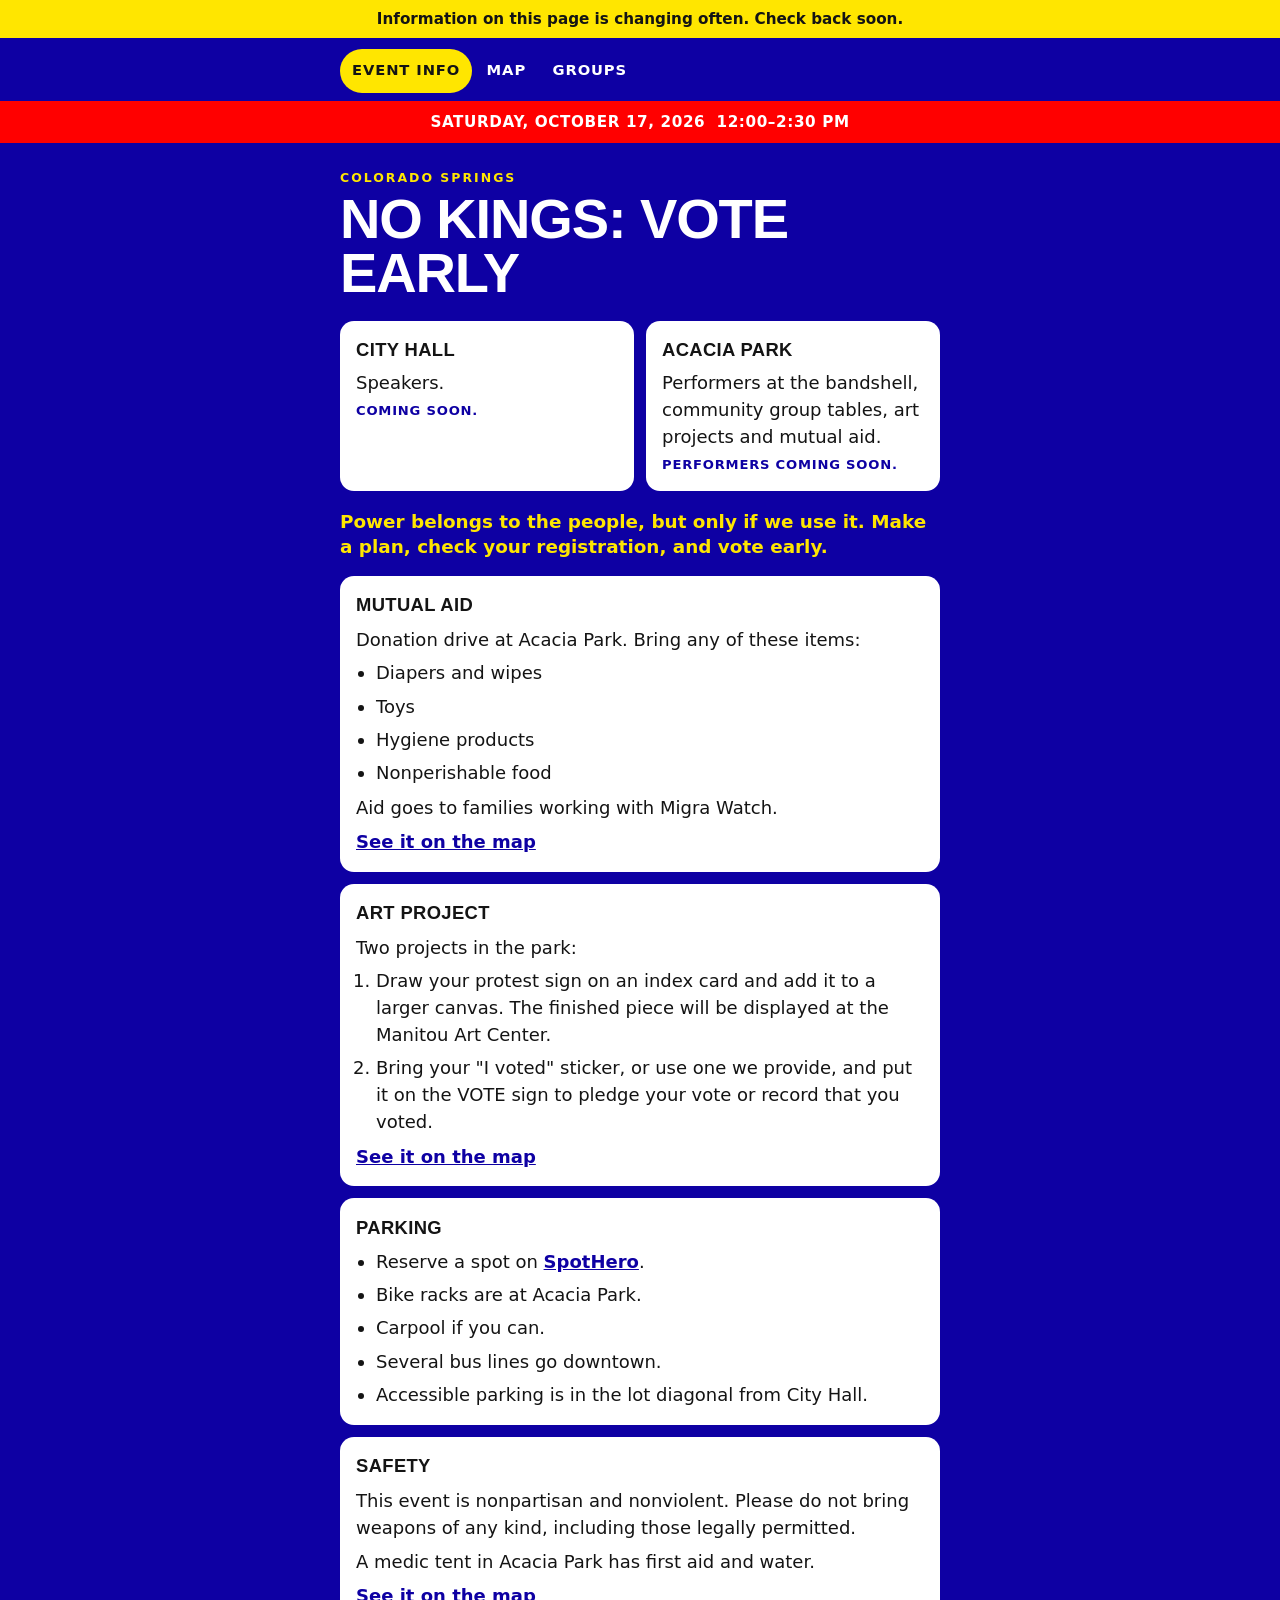
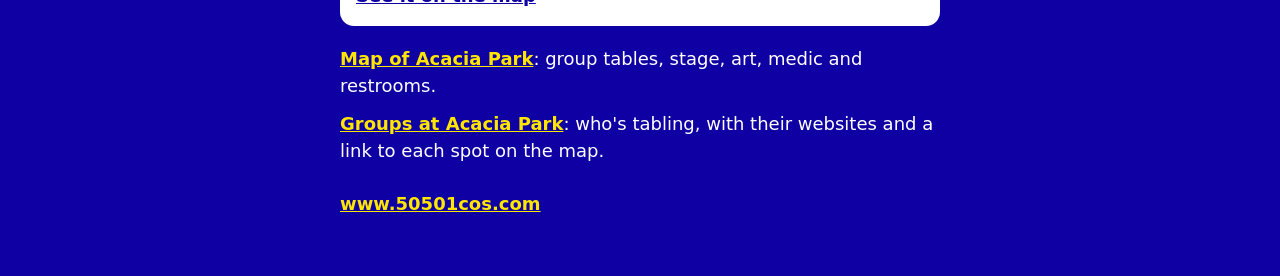
==== index.html @ f05ba7eb "Say what the mutual aid drive collects and that it goes to families working with Migra Watch. Co-aut" ====
<!doctype html>
<html lang="en">
<head>
  <meta charset="utf-8">
  <meta name="viewport" content="width=device-width, initial-scale=1">
  <title>No Kings: Vote Early — Colorado Springs, Oct 17</title>
  <meta name="description" content="No Kings: Vote Early in Colorado Springs. Saturday, October 17, 2026, 12:00–2:30 pm at City Hall and Acacia Park.">
  <meta name="theme-color" content="#0e00a3">
  <link rel="stylesheet" href="style.css?v=8">
</head>
<body>
  <p class="banner">Information on this page is changing often. Check back soon.</p>
  <header>
    <nav aria-label="Pages">
      <a href="./" aria-current="page">Event Info</a>
      <a href="map/">Map</a>
      <a href="groups/">Groups</a>
    </nav>
    <p class="when"><span>Saturday, October 17, 2026</span><span>12:00–2:30 pm</span></p>
  </header>
  <main>
    <p class="kicker">Colorado Springs</p>
    <h1>No Kings: Vote Early</h1>

    <section class="places">
      <div>
        <h2>City Hall</h2>
        <p>Speakers.</p>
        <p class="soon">Coming soon.</p>
      </div>
      <div>
        <h2>Acacia Park</h2>
        <p>Performers at the bandshell, community group tables, art projects and mutual aid.</p>
        <p class="soon">Performers coming soon.</p>
      </div>
    </section>

    <p class="shout">Power belongs to the people, but only if we use it. Make a plan, check your registration, and vote early.</p>

    <div class="info">
      <section>
        <h2>Mutual aid</h2>
        <p>Donation drive at Acacia Park. Bring any of these items:</p>
        <ul>
          <li>Diapers and wipes</li>
          <li>Toys</li>
          <li>Hygiene products</li>
          <li>Nonperishable food</li>
        </ul>
        <p>Aid goes to families working with Migra Watch.</p>
        <p><a href="map/">See it on the map</a></p>
      </section>

      <section>
        <h2>Art project</h2>
        <p>Two projects in the park:</p>
        <ol>
          <li>Draw your protest sign on an index card and add it to a larger canvas. The finished piece will be displayed at the Manitou Art Center.</li>
          <li>Bring your "I voted" sticker, or use one we provide, and put it on the VOTE sign to pledge your vote or record that you voted.</li>
        </ol>
        <p><a href="map/">See it on the map</a></p>
      </section>

      <section>
        <h2>Parking</h2>
        <ul>
          <li>Reserve a spot on <a href="https://spothero.com/search?latitude=38.8357&amp;longitude=-104.8214">SpotHero</a>.</li>
          <li>Bike racks are at Acacia Park.</li>
          <li>Carpool if you can.</li>
          <li>Several bus lines go downtown.</li>
          <li>Accessible parking is in the lot diagonal from City Hall.</li>
        </ul>
      </section>

      <section>
        <h2>Safety</h2>
        <p>This event is nonpartisan and nonviolent. Please do not bring weapons of any kind, including those legally permitted.</p>
        <p>A medic tent in Acacia Park has first aid and water.</p>
        <p><a href="map/">See it on the map</a></p>
      </section>
    </div>

    <p><a href="map/">Map of Acacia Park</a>: group tables, stage, art, medic and restrooms.</p>

    <p><a href="groups/">Groups at Acacia Park</a>: who's tabling, with their websites and a link to each spot on the map.</p>

    <p class="links"><a href="https://www.50501cos.com/">www.50501cos.com</a></p>
  </main>
</body>
</html>
---- style.css ----
:root {
  --indigo: #0e00a3;
  --yellow: #ffe600;
  --red: #ff0000;
  --ink: #141414;
}

* { box-sizing: border-box; }

body {
  margin: 0;
  background: var(--indigo);
  color: #fff;
  font: 18px/1.5 "Segoe UI", system-ui, sans-serif;
}

header nav {
  display: flex;
  flex-wrap: wrap;
  gap: 0.15rem;
  max-width: 40rem;
  margin: 0 auto;
  padding: 0.65rem 1.25rem 0.2rem;
}

nav a {
  color: #fff;
  text-decoration: none;
  font-weight: 800;
  font-size: 0.92rem;
  letter-spacing: 0.06em;
  text-transform: uppercase;
  min-height: 44px;
  display: inline-flex;
  align-items: center;
  padding: 0.15rem 0.75rem;
  border-radius: 999px;
}

nav a[aria-current="page"] {
  background: var(--yellow);
  color: var(--ink);
}

nav a:hover { color: var(--yellow); }
nav a[aria-current="page"]:hover { color: var(--ink); text-decoration: none; }

.banner {
  margin: 0;
  padding: 0.55rem 1.25rem;
  background: var(--yellow);
  color: var(--ink);
  font-weight: 800;
  font-size: 0.95rem;
  line-height: 1.35;
  text-align: center;
}

.when {
  display: flex;
  flex-wrap: wrap;
  justify-content: center;
  gap: 0.1rem 0.7rem;
  margin: 0.35rem 0 0;
  padding: 0.6rem 1rem;
  background: var(--red);
  color: #fff;
  font-weight: 800;
  font-size: 0.95rem;
  letter-spacing: 0.04em;
  text-transform: uppercase;
  text-align: center;
}

main {
  max-width: 40rem;
  margin: 0 auto;
  padding: 1.6rem 1.25rem 3rem;
}

.kicker {
  margin: 0;
  text-transform: uppercase;
  letter-spacing: 0.16em;
  font-size: 0.78rem;
  font-weight: 700;
  color: var(--yellow);
}

h1 {
  margin: 0.3rem 0 0;
  font-family: "Arial Black", "Segoe UI", sans-serif;
  font-weight: 900;
  font-size: clamp(2.3rem, 8vw, 3.5rem);
  line-height: 0.95;
  letter-spacing: -0.02em;
  text-transform: uppercase;
}

.places {
  display: grid;
  gap: 0.75rem;
  grid-template-columns: repeat(auto-fit, minmax(14rem, 1fr));
  margin: 1.4rem 0 1.2rem;
}

.places div {
  background: #fff;
  color: var(--ink);
  border-radius: 14px;
  padding: 0.95rem 1rem 1.05rem;
}

.places h2 {
  margin: 0;
  font-family: "Arial Black", "Segoe UI", sans-serif;
  font-size: 1.15rem;
  letter-spacing: 0.02em;
  text-transform: uppercase;
}

.places p { margin: 0.3rem 0 0; }

.places .soon,
.info .soon {
  font-weight: 800;
  font-size: 0.82rem;
  letter-spacing: 0.06em;
  text-transform: uppercase;
  color: var(--indigo);
}

.info {
  display: grid;
  gap: 0.75rem;
  margin: 0 0 1.2rem;
}

.info section {
  background: #fff;
  color: var(--ink);
  border-radius: 14px;
  padding: 0.95rem 1rem 1.05rem;
}

.info h2 {
  margin: 0;
  font-family: "Arial Black", "Segoe UI", sans-serif;
  font-size: 1.15rem;
  letter-spacing: 0.02em;
  text-transform: uppercase;
}

.info p { margin: 0.45rem 0 0; }

.info ol,
.info ul {
  margin: 0.4rem 0 0;
  padding-left: 1.25rem;
}

.info li + li { margin-top: 0.4rem; }

.shout {
  margin: 0 0 1rem;
  color: var(--yellow);
  font-weight: 700;
  font-size: 1.15rem;
  line-height: 1.35;
}

main p { margin: 0.7rem 0; }

main a {
  color: var(--yellow);
  font-weight: 700;
}

main .info a { color: var(--indigo); }

.links { margin-top: 1.6rem; }

a:focus-visible {
  outline: 3px solid var(--yellow);
  outline-offset: 3px;
}
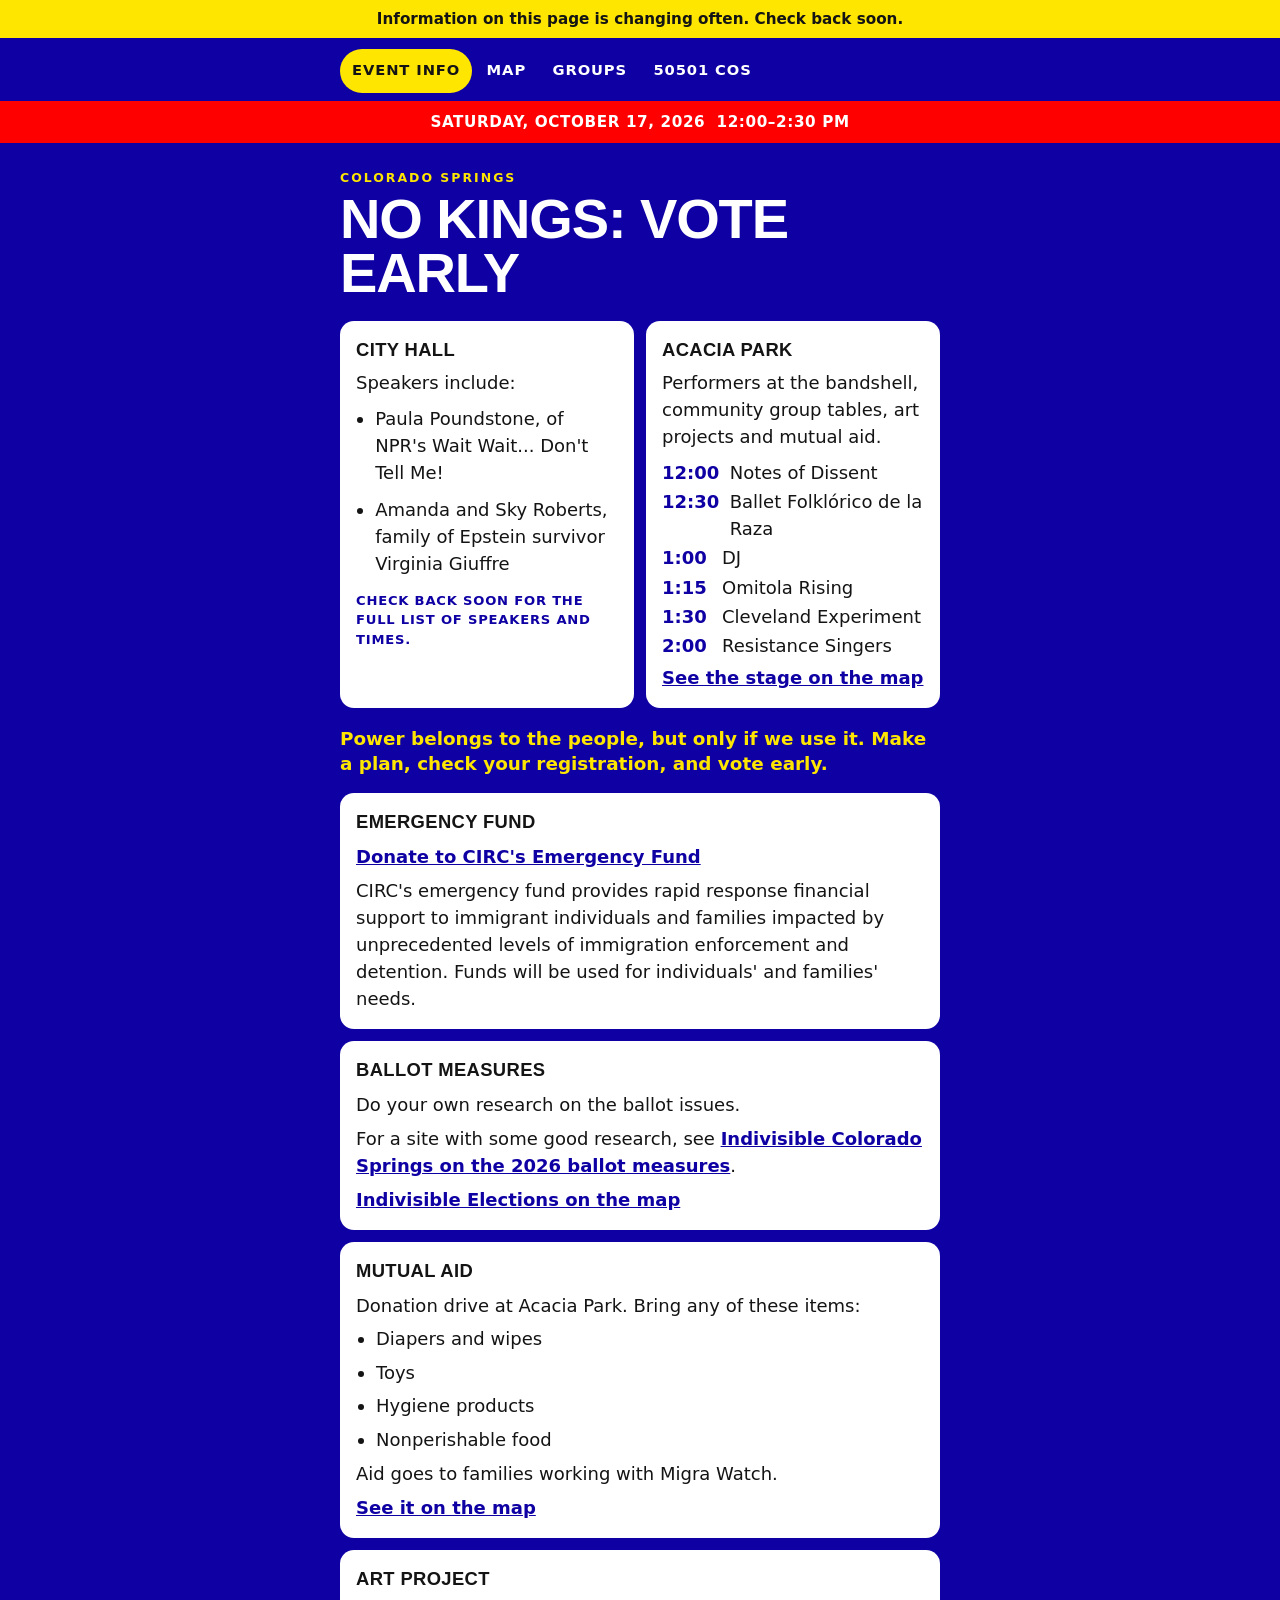
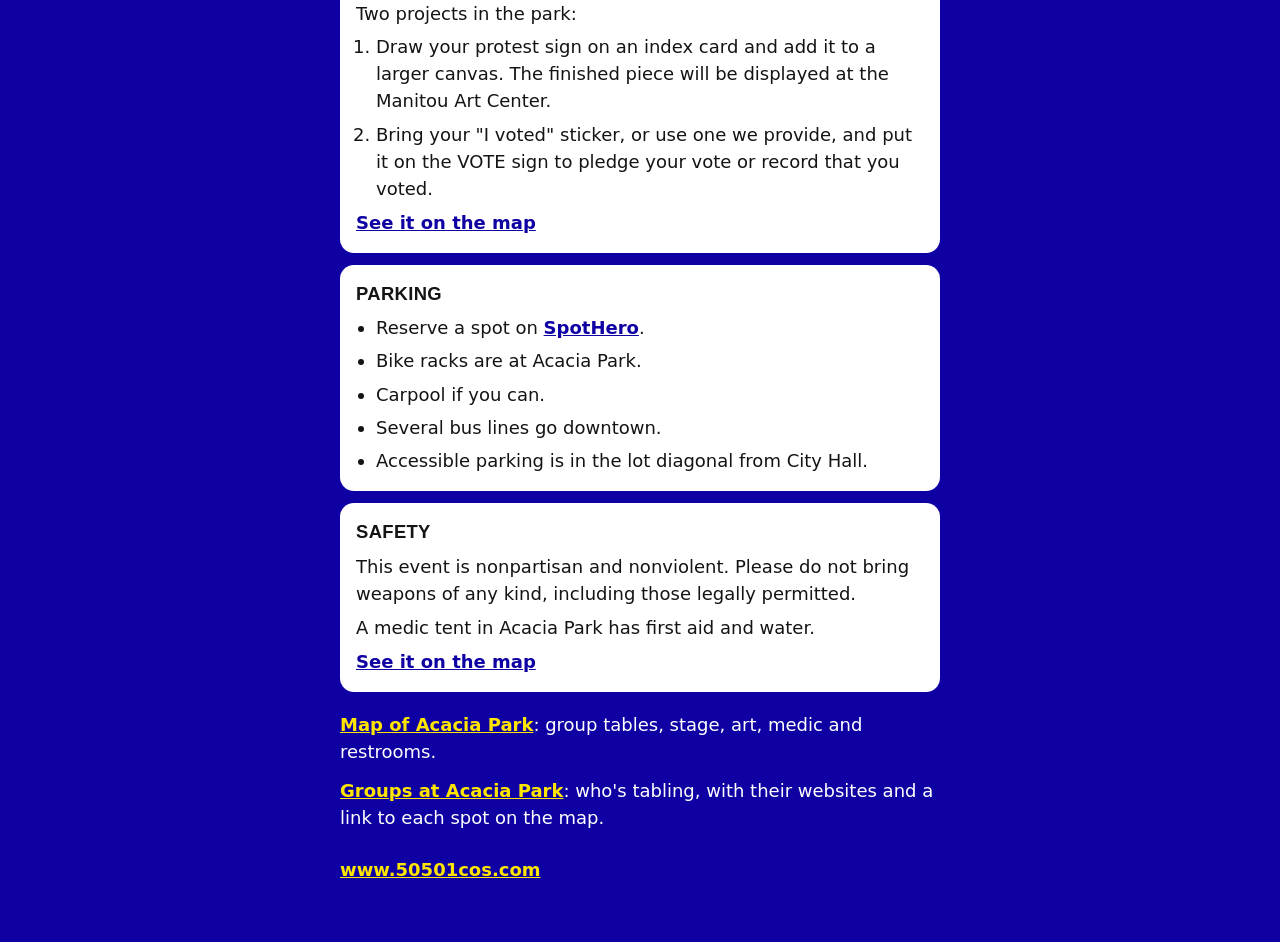
==== commit ec1206ed: "Name the speakers and bandshell lineup, and add the CIRC fund and ballot research. Co-authored-by: C" ====
--- a/index.html
+++ b/index.html
@@ -6,7 +6,7 @@
   <title>No Kings: Vote Early — Colorado Springs, Oct 17</title>
   <meta name="description" content="No Kings: Vote Early in Colorado Springs. Saturday, October 17, 2026, 12:00–2:30 pm at City Hall and Acacia Park.">
   <meta name="theme-color" content="#0e00a3">
-  <link rel="stylesheet" href="style.css?v=8">
+  <link rel="stylesheet" href="style.css?v=9">
 </head>
 <body>
   <p class="banner">Information on this page is changing often. Check back soon.</p>
@@ -15,6 +15,7 @@
       <a href="./" aria-current="page">Event Info</a>
       <a href="map/">Map</a>
       <a href="groups/">Groups</a>
+      <a href="https://www.50501cos.com/">50501 COS</a>
     </nav>
     <p class="when"><span>Saturday, October 17, 2026</span><span>12:00–2:30 pm</span></p>
   </header>
@@ -25,19 +26,44 @@
     <section class="places">
       <div>
         <h2>City Hall</h2>
-        <p>Speakers.</p>
-        <p class="soon">Coming soon.</p>
+        <p>Speakers include:</p>
+        <ul class="speakers">
+          <li>Paula Poundstone, of NPR's Wait Wait... Don't Tell Me!</li>
+          <li>Amanda and Sky Roberts, family of Epstein survivor Virginia Giuffre</li>
+        </ul>
+        <p class="soon">Check back soon for the full list of speakers and times.</p>
       </div>
       <div>
         <h2>Acacia Park</h2>
         <p>Performers at the bandshell, community group tables, art projects and mutual aid.</p>
-        <p class="soon">Performers coming soon.</p>
+        <ul class="schedule">
+          <li><time datetime="12:00">12:00</time> Notes of Dissent</li>
+          <li><time datetime="12:30">12:30</time> Ballet Folklórico de la Raza</li>
+          <li><time datetime="13:00">1:00</time> DJ</li>
+          <li><time datetime="13:15">1:15</time> Omitola Rising</li>
+          <li><time datetime="13:30">1:30</time> Cleveland Experiment</li>
+          <li><time datetime="14:00">2:00</time> Resistance Singers</li>
+        </ul>
+        <p><a href="map/#stage">See the stage on the map</a></p>
       </div>
     </section>
 
     <p class="shout">Power belongs to the people, but only if we use it. Make a plan, check your registration, and vote early.</p>
 
     <div class="info">
+      <section>
+        <h2>Emergency fund</h2>
+        <p><a href="https://bit.ly/KFTEmergencyFund">Donate to CIRC's Emergency Fund</a></p>
+        <p>CIRC's emergency fund provides rapid response financial support to immigrant individuals and families impacted by unprecedented levels of immigration enforcement and detention. Funds will be used for individuals' and families' needs.</p>
+      </section>
+
+      <section>
+        <h2>Ballot measures</h2>
+        <p>Do your own research on the ballot issues.</p>
+        <p>For a site with some good research, see <a href="https://indivisiblecoloradosprings.org/midterm-ballot-measures/">Indivisible Colorado Springs on the 2026 ballot measures</a>.</p>
+        <p><a href="map/#table-30">Indivisible Elections on the map</a></p>
+      </section>
+
       <section>
         <h2>Mutual aid</h2>
         <p>Donation drive at Acacia Park. Bring any of these items:</p>
--- a/style.css
+++ b/style.css
@@ -121,6 +121,35 @@
 
 .places p { margin: 0.3rem 0 0; }
 
+.places a { color: var(--indigo); }
+
+.speakers {
+  margin: 0.55rem 0 0;
+  padding-left: 1.2rem;
+}
+
+.speakers li + li { margin-top: 0.65rem; }
+
+.places .soon { margin-top: 0.85rem; }
+
+.schedule {
+  list-style: none;
+  margin: 0.55rem 0 0;
+  padding: 0;
+}
+
+.schedule li {
+  display: flex;
+  gap: 0.65rem;
+  margin-top: 0.15rem;
+}
+
+.schedule time {
+  flex: 0 0 3.1rem;
+  font-weight: 800;
+  color: var(--indigo);
+}
+
 .places .soon,
 .info .soon {
   font-weight: 800;
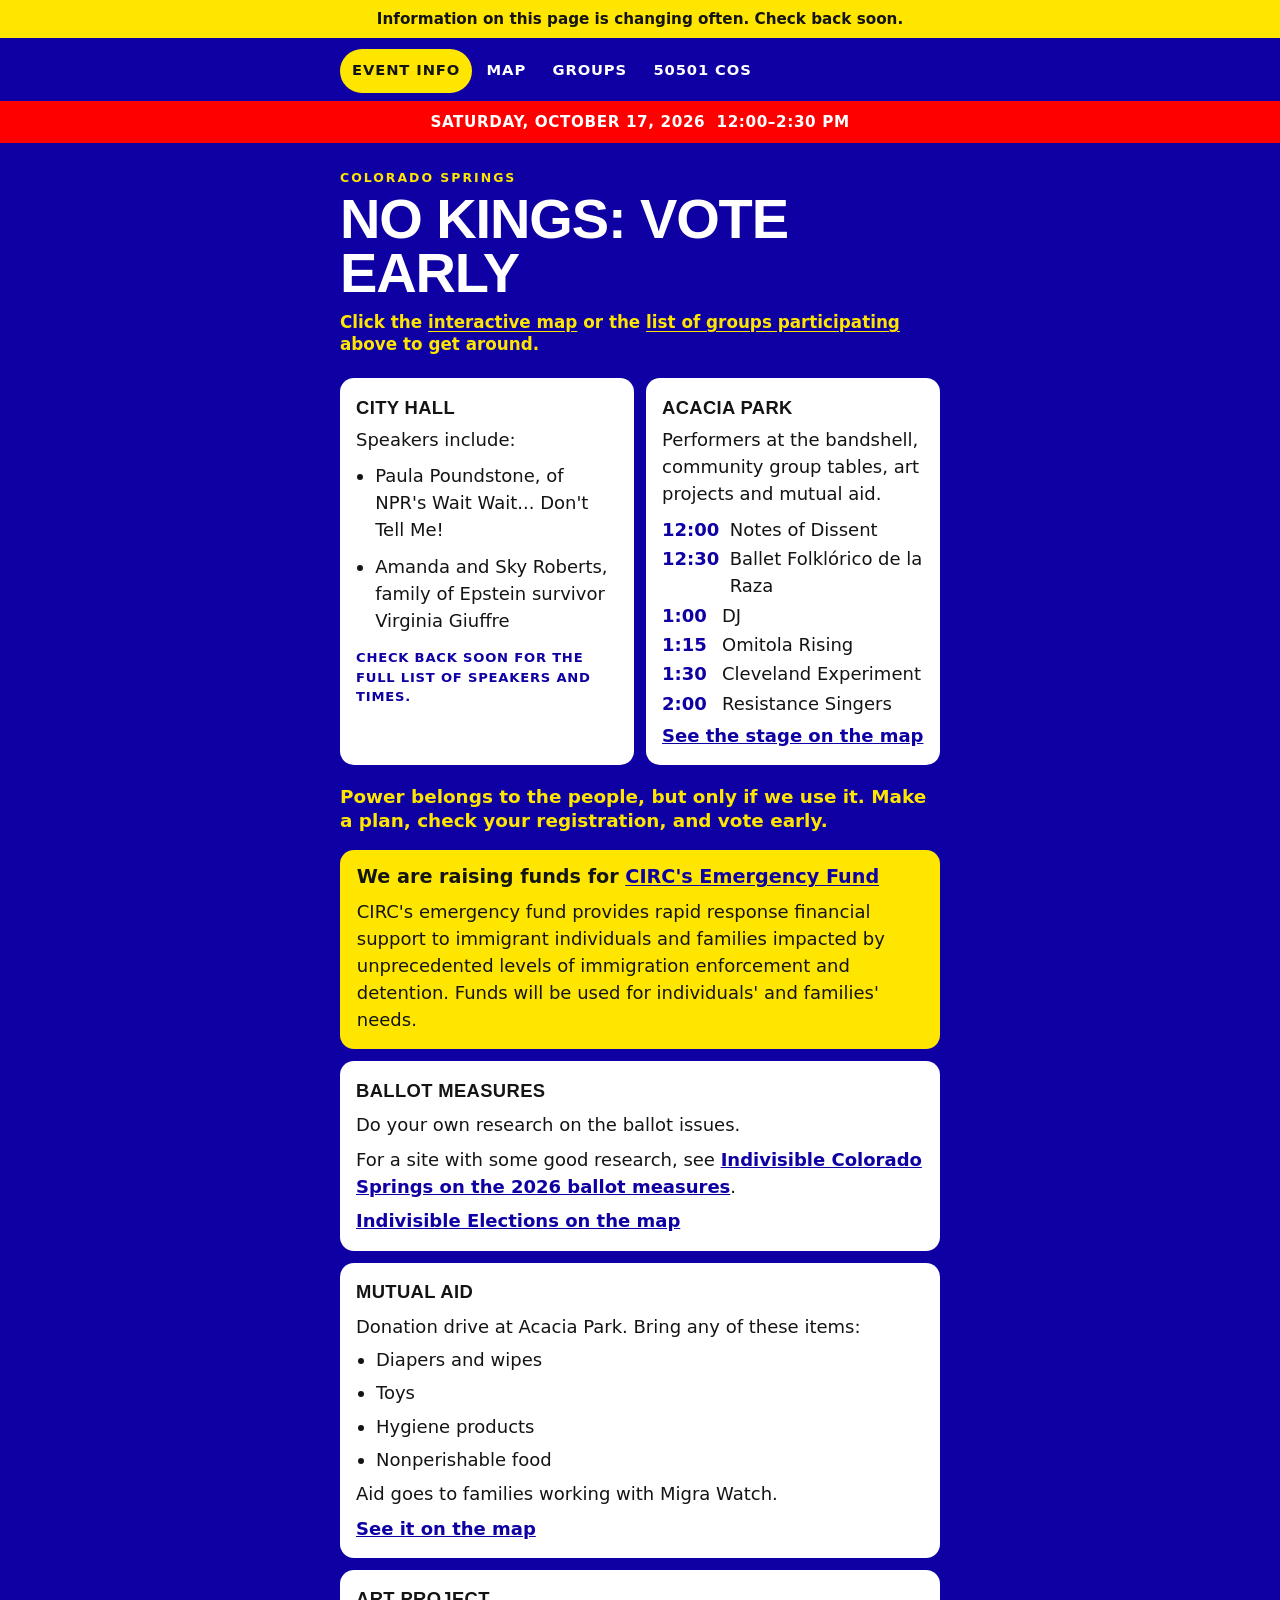
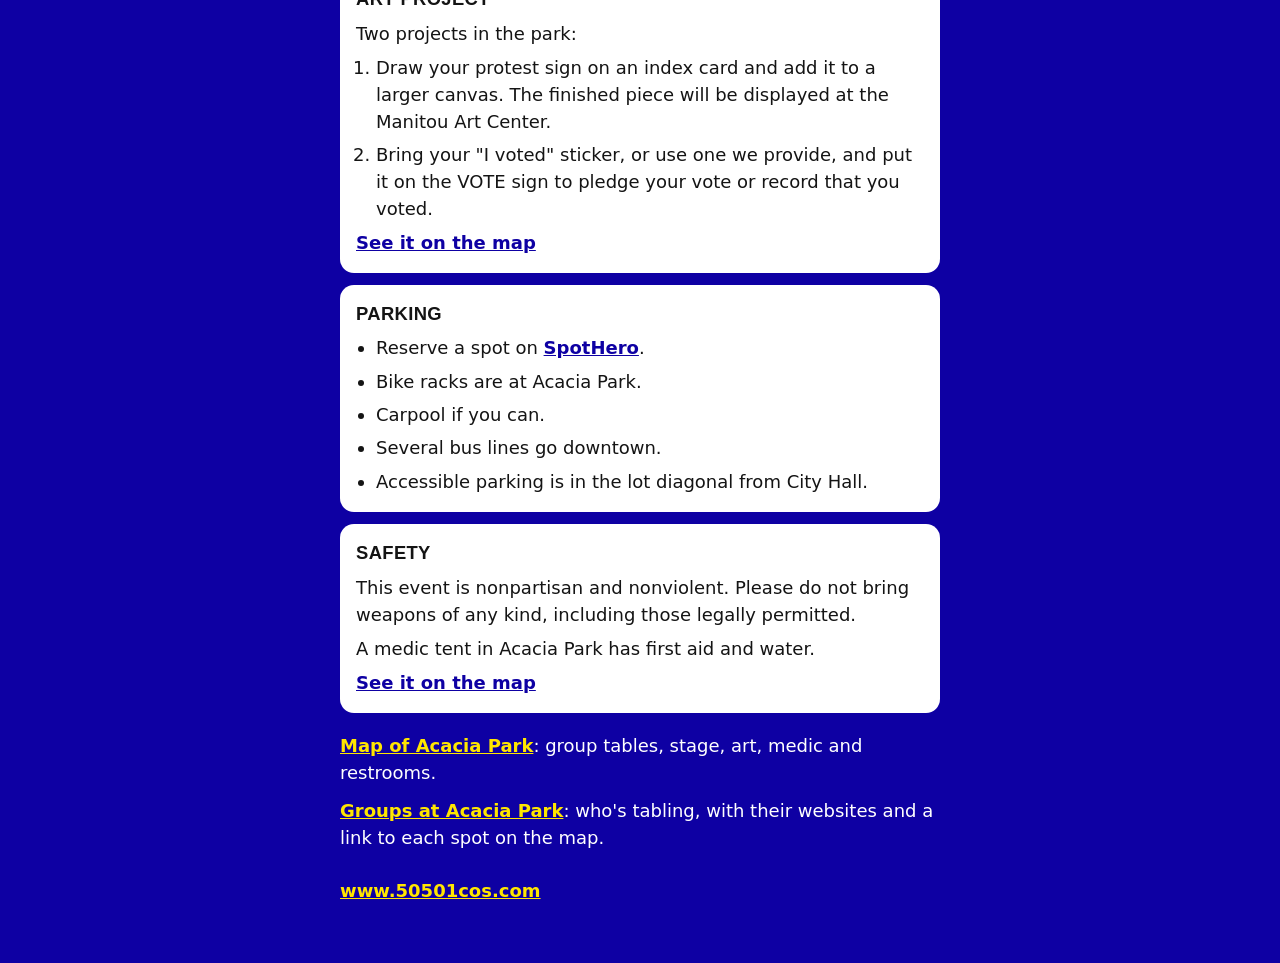
==== commit 539655c5: "Point people at the page buttons, and set the CIRC fund apart from the info cards. Co-authored-by: C" ====
--- a/index.html
+++ b/index.html
@@ -6,7 +6,7 @@
   <title>No Kings: Vote Early — Colorado Springs, Oct 17</title>
   <meta name="description" content="No Kings: Vote Early in Colorado Springs. Saturday, October 17, 2026, 12:00–2:30 pm at City Hall and Acacia Park.">
   <meta name="theme-color" content="#0e00a3">
-  <link rel="stylesheet" href="style.css?v=9">
+  <link rel="stylesheet" href="style.css?v=10">
 </head>
 <body>
   <p class="banner">Information on this page is changing often. Check back soon.</p>
@@ -22,6 +22,7 @@
   <main>
     <p class="kicker">Colorado Springs</p>
     <h1>No Kings: Vote Early</h1>
+    <p class="hint">Click the <a href="map/">interactive map</a> or the <a href="groups/">list of groups participating</a> above to get around.</p>
 
     <section class="places">
       <div>
@@ -50,13 +51,12 @@
 
     <p class="shout">Power belongs to the people, but only if we use it. Make a plan, check your registration, and vote early.</p>
 
+    <section class="fund">
+      <h2>We are raising funds for <a href="https://bit.ly/KFTEmergencyFund">CIRC's Emergency Fund</a></h2>
+      <p>CIRC's emergency fund provides rapid response financial support to immigrant individuals and families impacted by unprecedented levels of immigration enforcement and detention. Funds will be used for individuals' and families' needs.</p>
+    </section>
+
     <div class="info">
-      <section>
-        <h2>Emergency fund</h2>
-        <p><a href="https://bit.ly/KFTEmergencyFund">Donate to CIRC's Emergency Fund</a></p>
-        <p>CIRC's emergency fund provides rapid response financial support to immigrant individuals and families impacted by unprecedented levels of immigration enforcement and detention. Funds will be used for individuals' and families' needs.</p>
-      </section>
-
       <section>
         <h2>Ballot measures</h2>
         <p>Do your own research on the ballot issues.</p>
--- a/style.css
+++ b/style.css
@@ -97,6 +97,20 @@
   text-transform: uppercase;
 }
 
+.hint {
+  margin: 0.75rem 0 0;
+  color: var(--yellow);
+  font-weight: 700;
+  font-size: 1.05rem;
+  line-height: 1.35;
+}
+
+.hint a {
+  color: var(--yellow);
+  text-decoration: underline;
+  text-underline-offset: 0.15em;
+}
+
 .places {
   display: grid;
   gap: 0.75rem;
@@ -198,6 +212,31 @@
   line-height: 1.35;
 }
 
+.fund {
+  margin: 0 0 0.75rem;
+  padding: 0.95rem 1.05rem 1.05rem;
+  background: var(--yellow);
+  color: var(--ink);
+  border-radius: 14px;
+}
+
+.fund h2 {
+  margin: 0;
+  font-size: 1.2rem;
+  font-weight: 800;
+  line-height: 1.3;
+  letter-spacing: 0;
+  text-transform: none;
+}
+
+.fund p { margin: 0.45rem 0 0; }
+
+.fund a {
+  color: var(--indigo);
+  text-decoration: underline;
+  text-underline-offset: 0.12em;
+}
+
 main p { margin: 0.7rem 0; }
 
 main a {
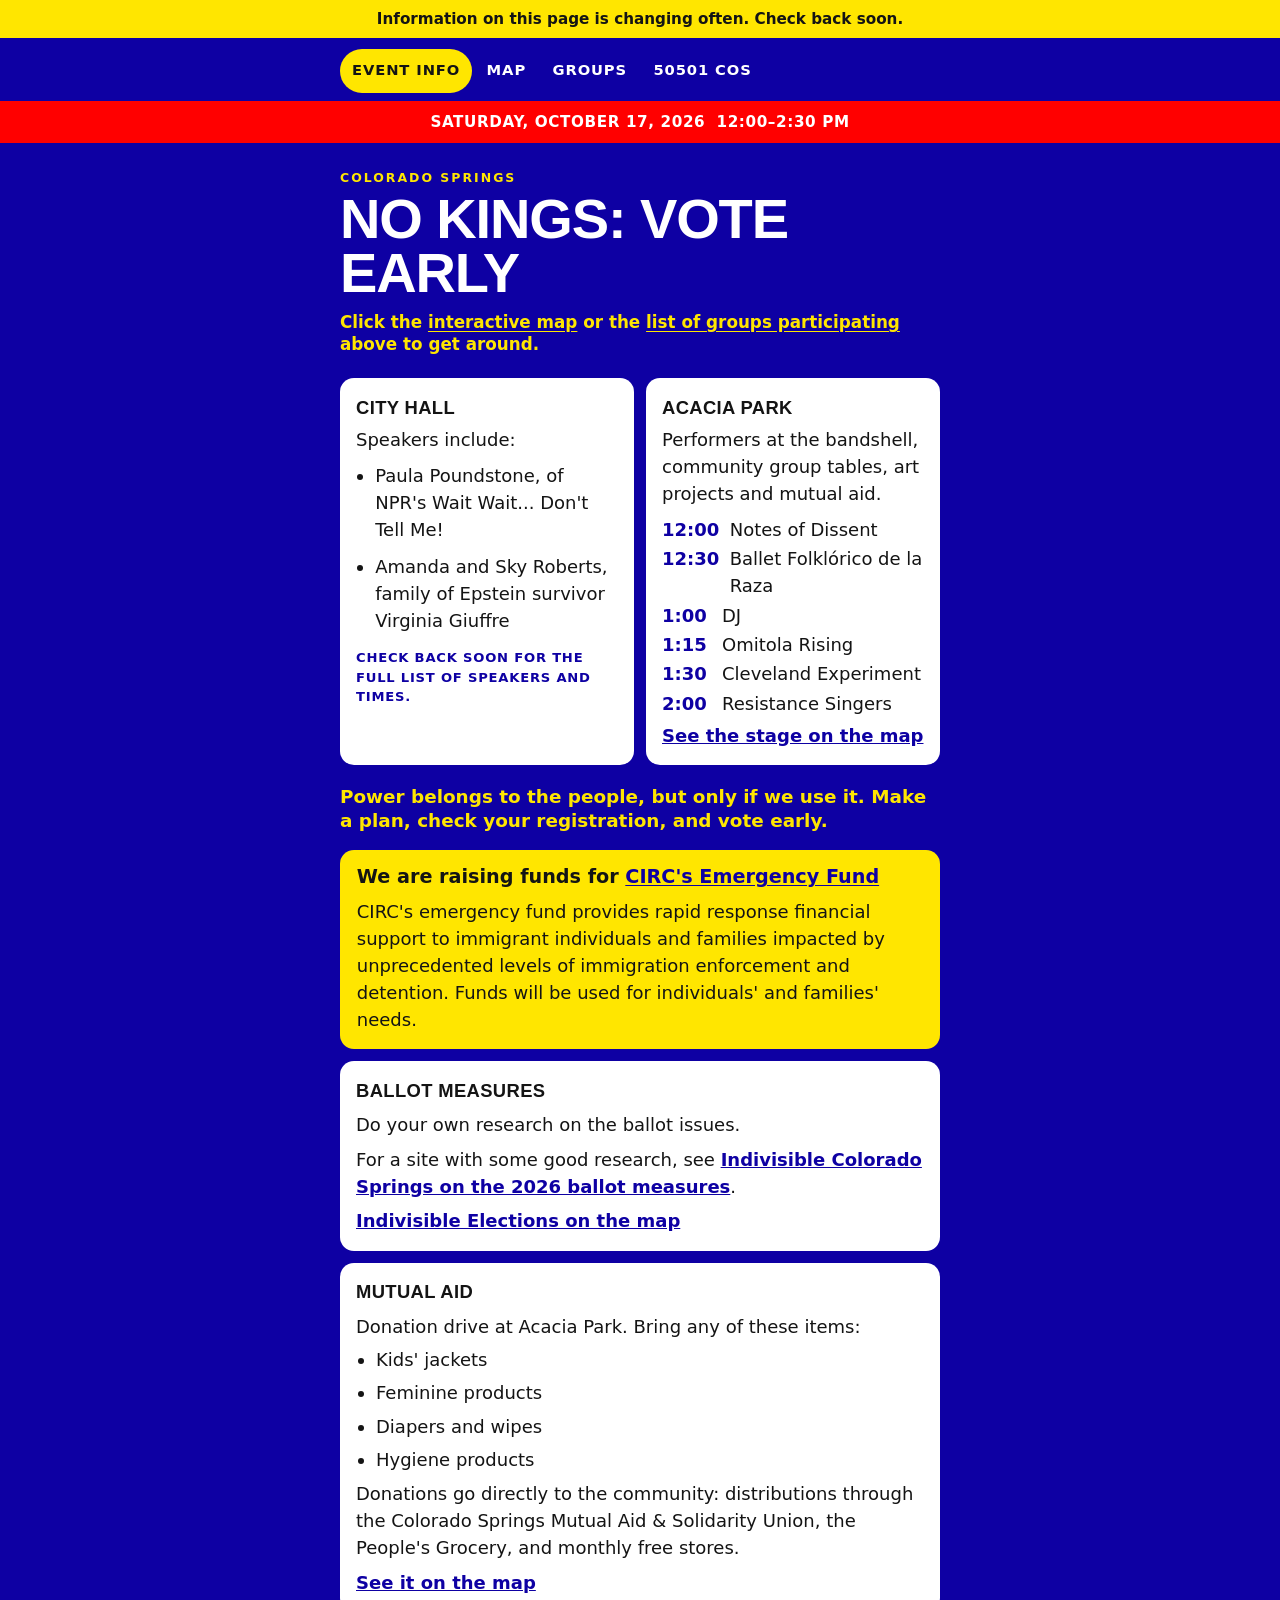
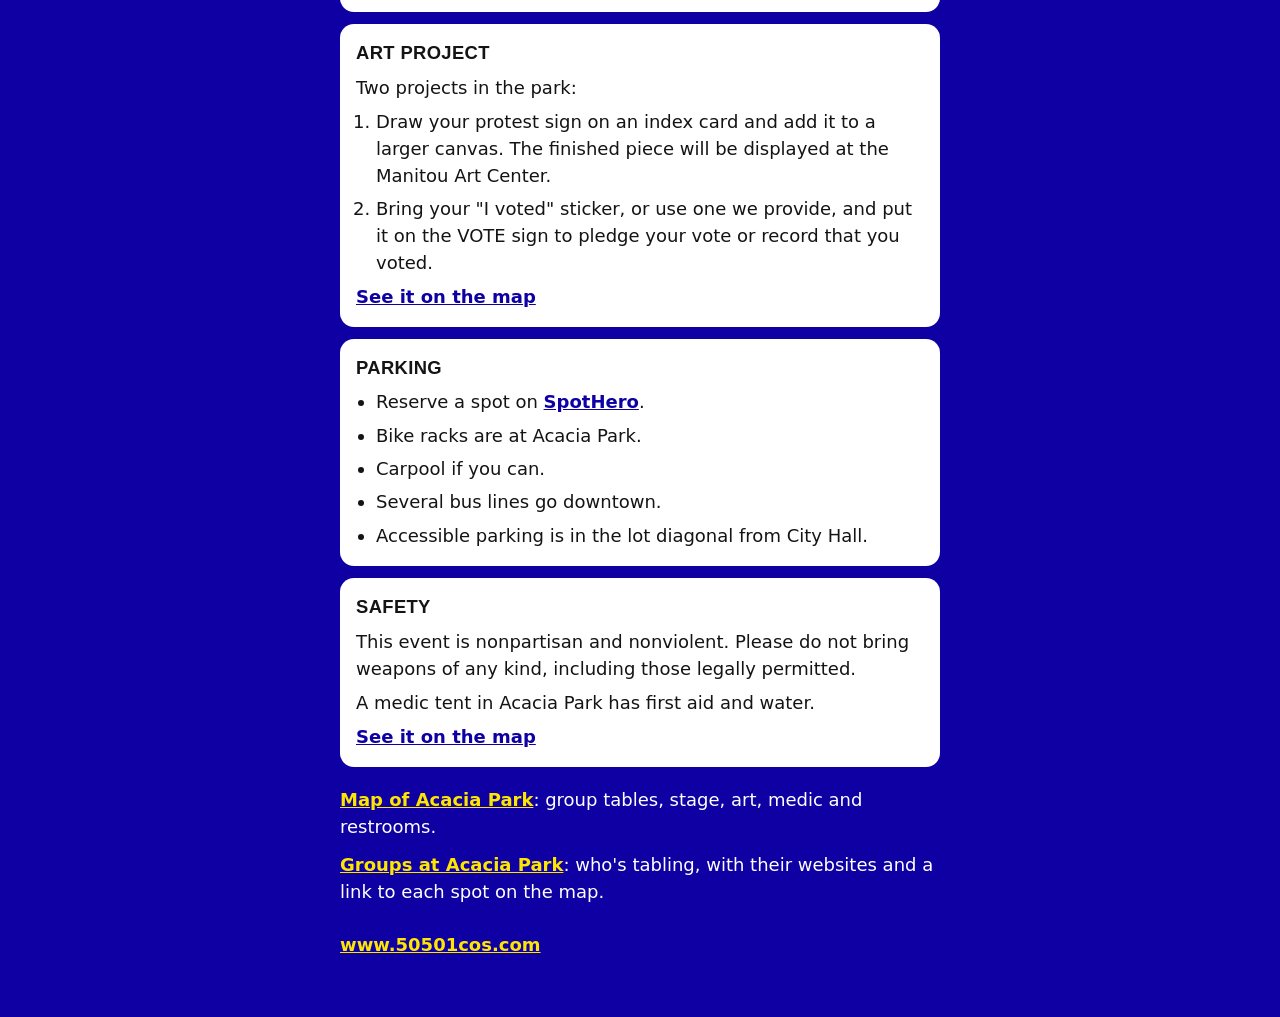
==== commit 6b377954: "Open off-site links in a new tab, and say where the mutual aid donations go. Co-authored-by: Cursor " ====
--- a/index.html
+++ b/index.html
@@ -15,7 +15,7 @@
       <a href="./" aria-current="page">Event Info</a>
       <a href="map/">Map</a>
       <a href="groups/">Groups</a>
-      <a href="https://www.50501cos.com/">50501 COS</a>
+      <a href="https://www.50501cos.com/" target="_blank" rel="noopener">50501 COS</a>
     </nav>
     <p class="when"><span>Saturday, October 17, 2026</span><span>12:00–2:30 pm</span></p>
   </header>
@@ -25,7 +25,7 @@
     <p class="hint">Click the <a href="map/">interactive map</a> or the <a href="groups/">list of groups participating</a> above to get around.</p>
 
     <section class="places">
-      <div>
+      <div id="speakers">
         <h2>City Hall</h2>
         <p>Speakers include:</p>
         <ul class="speakers">
@@ -34,7 +34,7 @@
         </ul>
         <p class="soon">Check back soon for the full list of speakers and times.</p>
       </div>
-      <div>
+      <div id="performers">
         <h2>Acacia Park</h2>
         <p>Performers at the bandshell, community group tables, art projects and mutual aid.</p>
         <ul class="schedule">
@@ -52,7 +52,7 @@
     <p class="shout">Power belongs to the people, but only if we use it. Make a plan, check your registration, and vote early.</p>
 
     <section class="fund">
-      <h2>We are raising funds for <a href="https://bit.ly/KFTEmergencyFund">CIRC's Emergency Fund</a></h2>
+      <h2>We are raising funds for <a href="https://coloradoimmigrant.app.neoncrm.com/forms/emergency-fund" target="_blank" rel="noopener">CIRC's Emergency Fund</a></h2>
       <p>CIRC's emergency fund provides rapid response financial support to immigrant individuals and families impacted by unprecedented levels of immigration enforcement and detention. Funds will be used for individuals' and families' needs.</p>
     </section>
 
@@ -60,7 +60,7 @@
       <section>
         <h2>Ballot measures</h2>
         <p>Do your own research on the ballot issues.</p>
-        <p>For a site with some good research, see <a href="https://indivisiblecoloradosprings.org/midterm-ballot-measures/">Indivisible Colorado Springs on the 2026 ballot measures</a>.</p>
+        <p>For a site with some good research, see <a href="https://indivisiblecoloradosprings.org/midterm-ballot-measures/" target="_blank" rel="noopener">Indivisible Colorado Springs on the 2026 ballot measures</a>.</p>
         <p><a href="map/#table-30">Indivisible Elections on the map</a></p>
       </section>
 
@@ -68,12 +68,12 @@
         <h2>Mutual aid</h2>
         <p>Donation drive at Acacia Park. Bring any of these items:</p>
         <ul>
+          <li>Kids' jackets</li>
+          <li>Feminine products</li>
           <li>Diapers and wipes</li>
-          <li>Toys</li>
           <li>Hygiene products</li>
-          <li>Nonperishable food</li>
         </ul>
-        <p>Aid goes to families working with Migra Watch.</p>
+        <p>Donations go directly to the community: distributions through the Colorado Springs Mutual Aid &amp; Solidarity Union, the People's Grocery, and monthly free stores.</p>
         <p><a href="map/">See it on the map</a></p>
       </section>
 
@@ -90,7 +90,7 @@
       <section>
         <h2>Parking</h2>
         <ul>
-          <li>Reserve a spot on <a href="https://spothero.com/search?latitude=38.8357&amp;longitude=-104.8214">SpotHero</a>.</li>
+          <li>Reserve a spot on <a href="https://spothero.com/search?latitude=38.8357&amp;longitude=-104.8214" target="_blank" rel="noopener">SpotHero</a>.</li>
           <li>Bike racks are at Acacia Park.</li>
           <li>Carpool if you can.</li>
           <li>Several bus lines go downtown.</li>
@@ -110,7 +110,7 @@
 
     <p><a href="groups/">Groups at Acacia Park</a>: who's tabling, with their websites and a link to each spot on the map.</p>
 
-    <p class="links"><a href="https://www.50501cos.com/">www.50501cos.com</a></p>
+    <p class="links"><a href="https://www.50501cos.com/" target="_blank" rel="noopener">www.50501cos.com</a></p>
   </main>
 </body>
 </html>
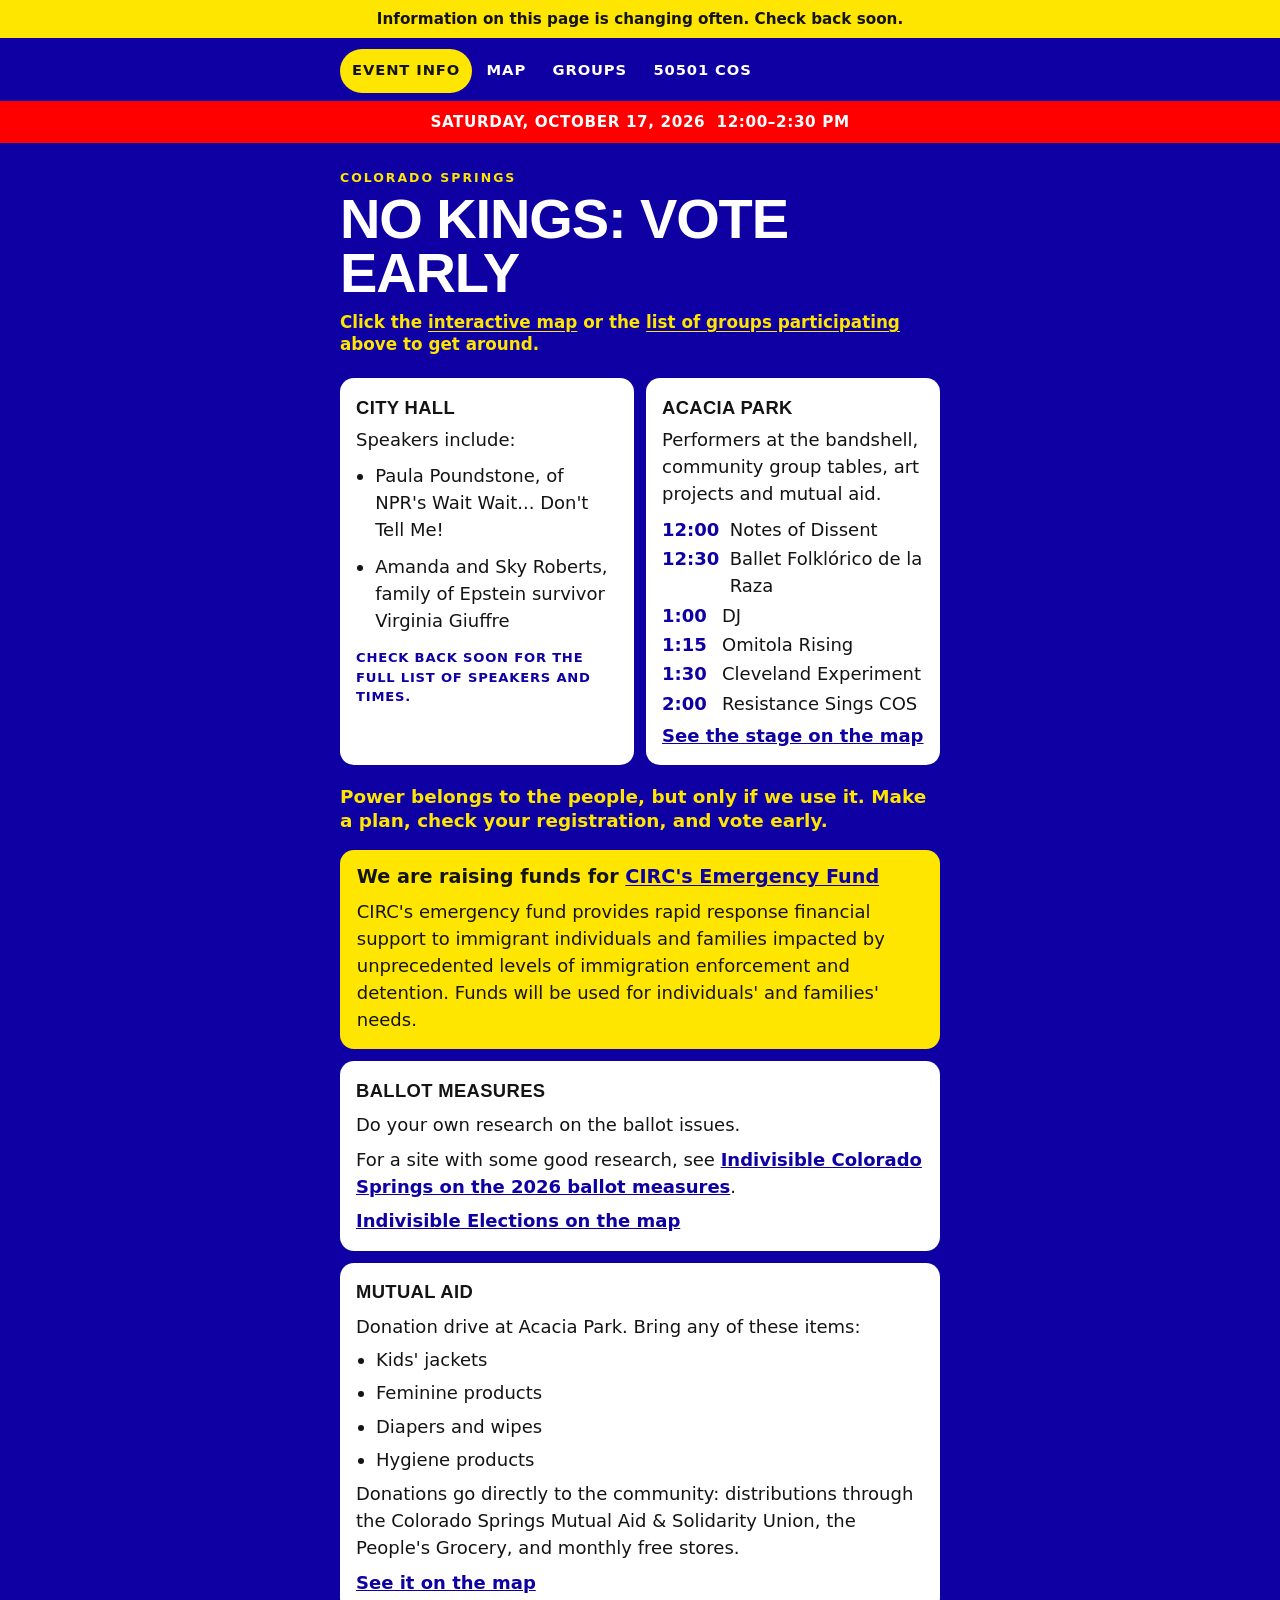
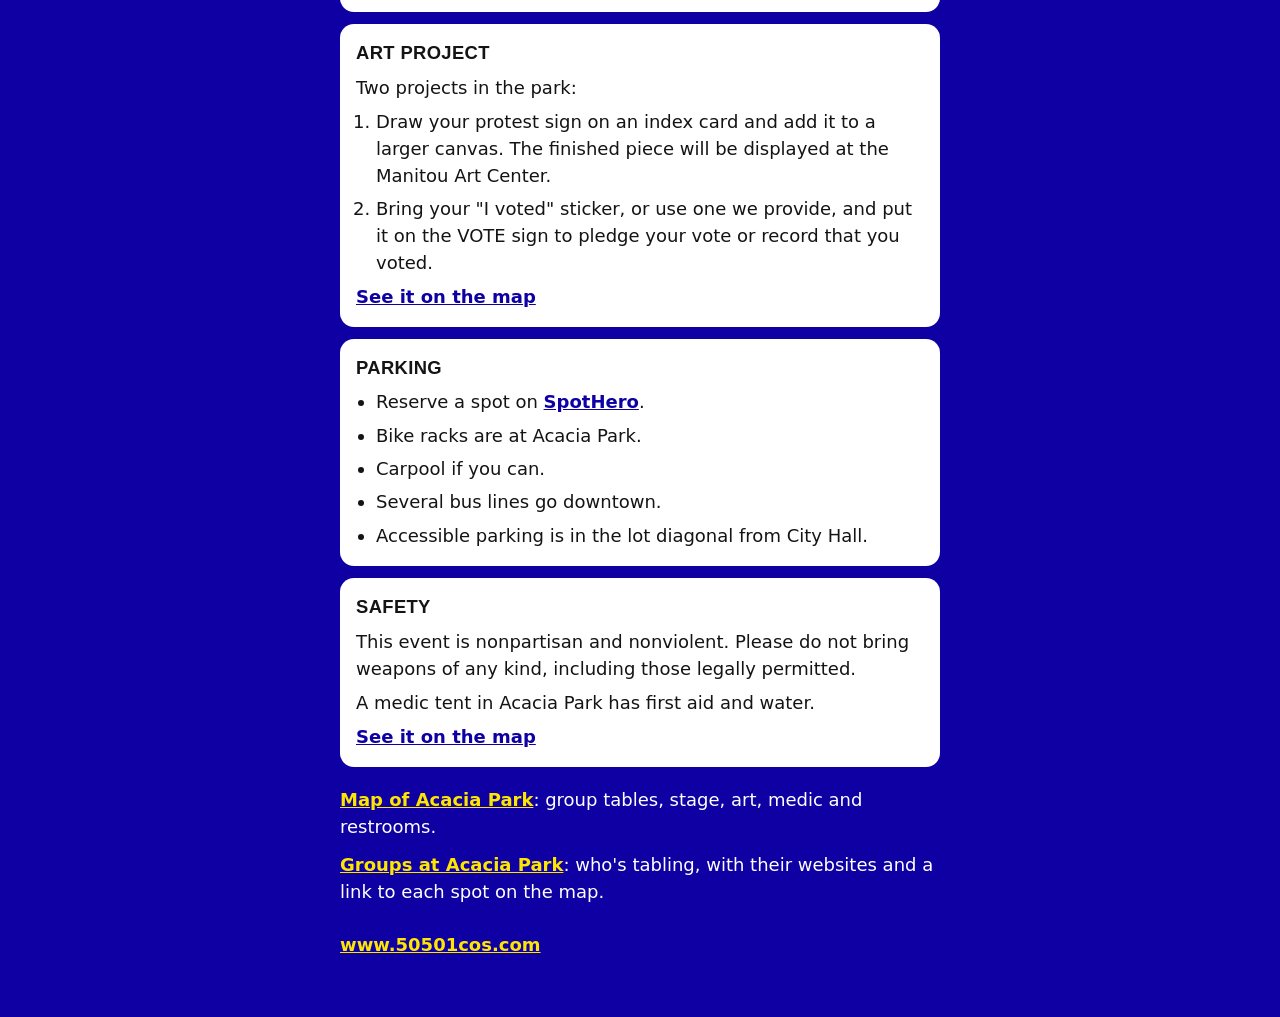
==== commit 16fb1be6: "Name the 2:00 bandshell act Resistance Sings COS. Co-authored-by: Cursor <cursoragent@cursor.com>" ====
--- a/index.html
+++ b/index.html
@@ -43,7 +43,7 @@
           <li><time datetime="13:00">1:00</time> DJ</li>
           <li><time datetime="13:15">1:15</time> Omitola Rising</li>
           <li><time datetime="13:30">1:30</time> Cleveland Experiment</li>
-          <li><time datetime="14:00">2:00</time> Resistance Singers</li>
+          <li><time datetime="14:00">2:00</time> Resistance Sings COS</li>
         </ul>
         <p><a href="map/#stage">See the stage on the map</a></p>
       </div>
@@ -74,7 +74,7 @@
           <li>Hygiene products</li>
         </ul>
         <p>Donations go directly to the community: distributions through the Colorado Springs Mutual Aid &amp; Solidarity Union, the People's Grocery, and monthly free stores.</p>
-        <p><a href="map/">See it on the map</a></p>
+        <p><a href="map/#aid">See it on the map</a></p>
       </section>
 
       <section>
@@ -84,7 +84,7 @@
           <li>Draw your protest sign on an index card and add it to a larger canvas. The finished piece will be displayed at the Manitou Art Center.</li>
           <li>Bring your "I voted" sticker, or use one we provide, and put it on the VOTE sign to pledge your vote or record that you voted.</li>
         </ol>
-        <p><a href="map/">See it on the map</a></p>
+        <p><a href="map/#art">See it on the map</a></p>
       </section>
 
       <section>
@@ -102,7 +102,7 @@
         <h2>Safety</h2>
         <p>This event is nonpartisan and nonviolent. Please do not bring weapons of any kind, including those legally permitted.</p>
         <p>A medic tent in Acacia Park has first aid and water.</p>
-        <p><a href="map/">See it on the map</a></p>
+        <p><a href="map/#medic">See it on the map</a></p>
       </section>
     </div>
 
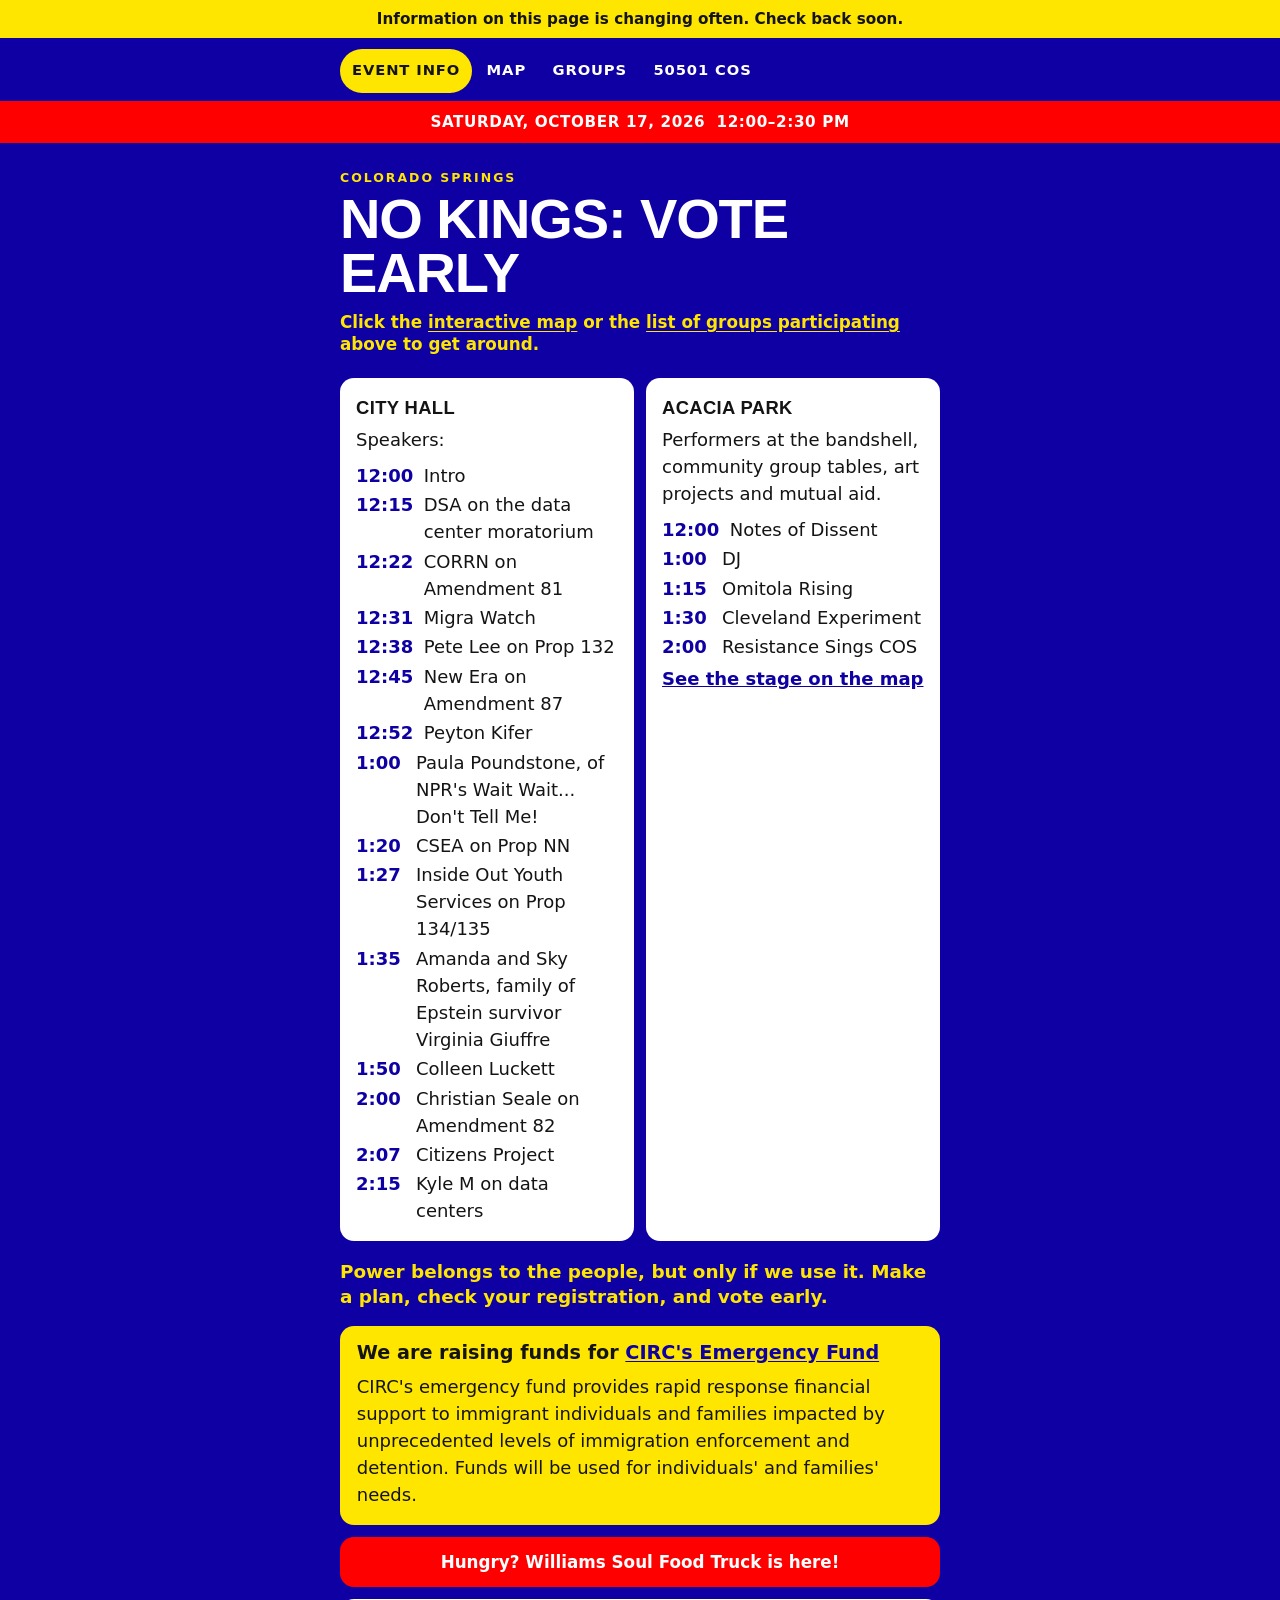
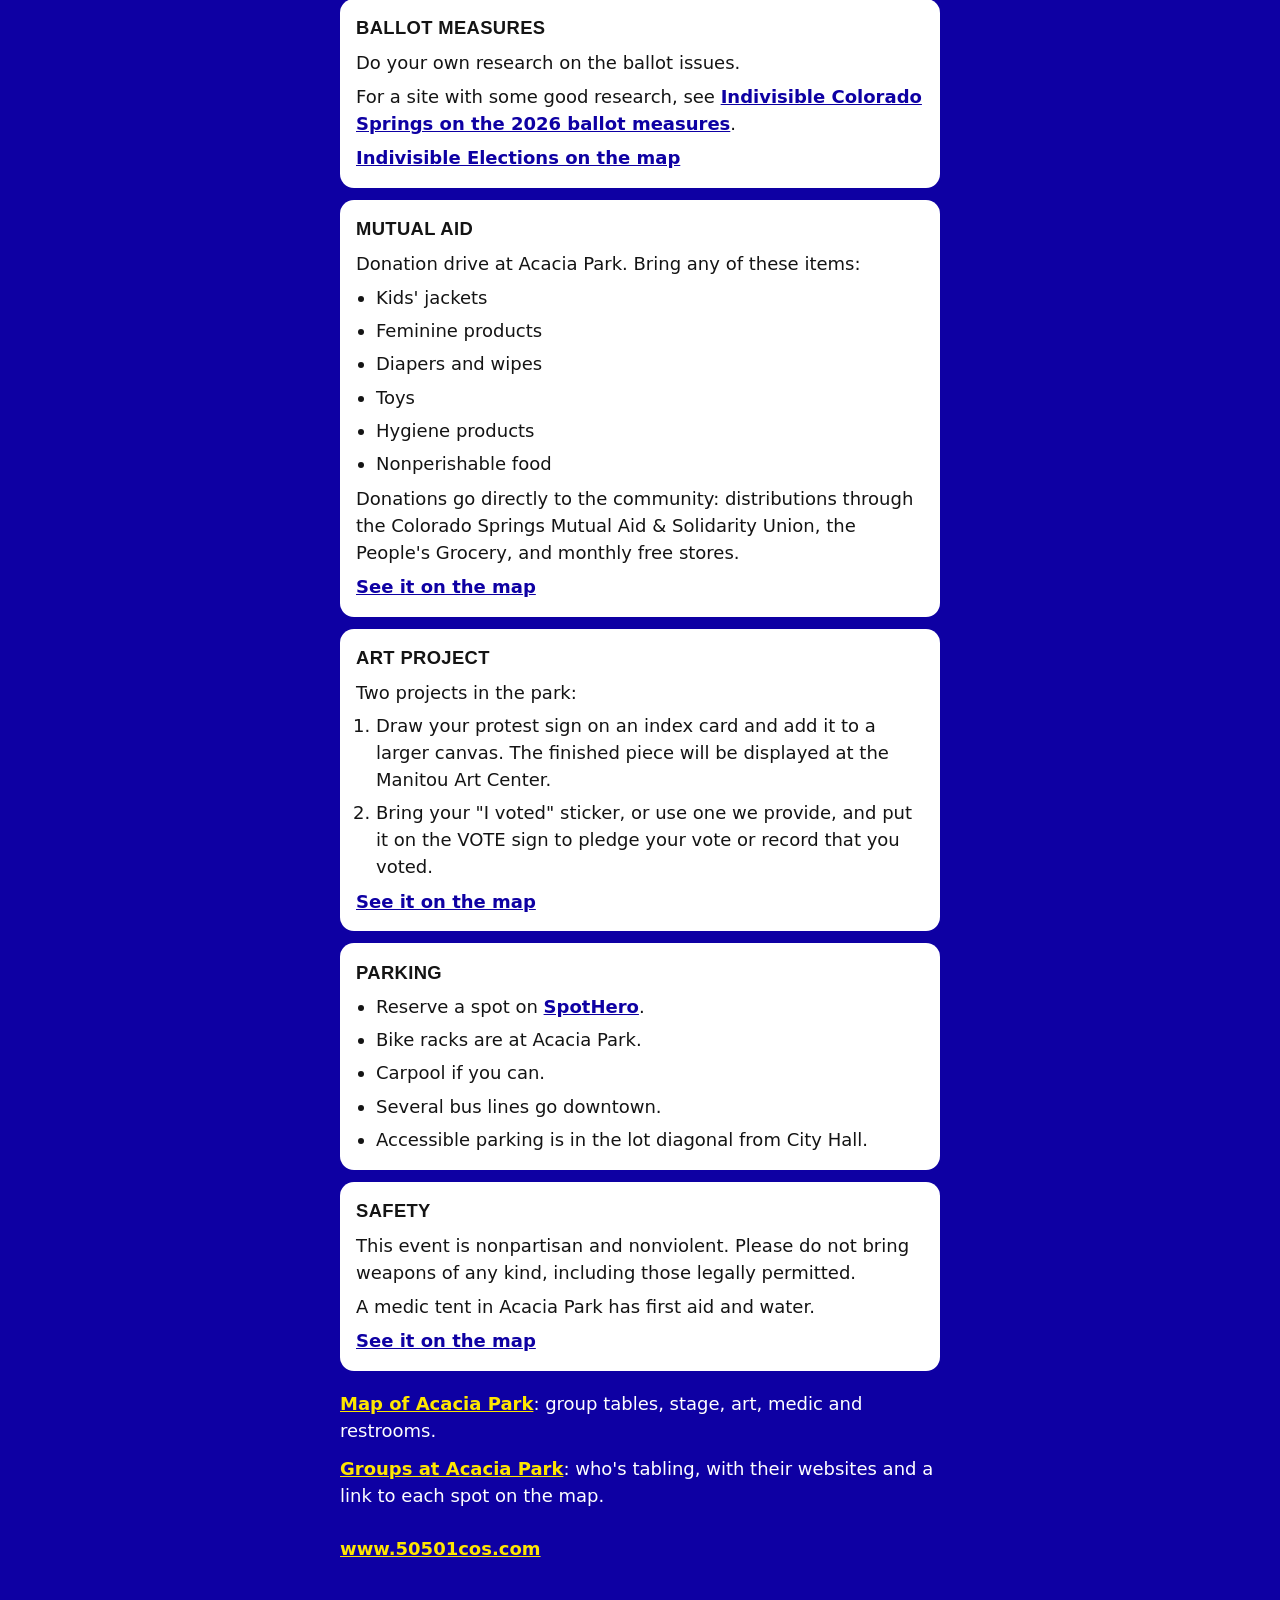
==== commit 79bdbb85: "Add the Saturday schedules, food truck, and donation items, and keep map popups on screen. Co-author" ====
--- a/index.html
+++ b/index.html
@@ -6,7 +6,7 @@
   <title>No Kings: Vote Early — Colorado Springs, Oct 17</title>
   <meta name="description" content="No Kings: Vote Early in Colorado Springs. Saturday, October 17, 2026, 12:00–2:30 pm at City Hall and Acacia Park.">
   <meta name="theme-color" content="#0e00a3">
-  <link rel="stylesheet" href="style.css?v=10">
+  <link rel="stylesheet" href="style.css?v=12">
 </head>
 <body>
   <p class="banner">Information on this page is changing often. Check back soon.</p>
@@ -27,19 +27,30 @@
     <section class="places">
       <div id="speakers">
         <h2>City Hall</h2>
-        <p>Speakers include:</p>
-        <ul class="speakers">
-          <li>Paula Poundstone, of NPR's Wait Wait... Don't Tell Me!</li>
-          <li>Amanda and Sky Roberts, family of Epstein survivor Virginia Giuffre</li>
+        <p>Speakers:</p>
+        <ul class="schedule">
+          <li><time datetime="12:00">12:00</time> Intro</li>
+          <li><time datetime="12:15">12:15</time> DSA on the data center moratorium</li>
+          <li><time datetime="12:22">12:22</time> CORRN on Amendment 81</li>
+          <li><time datetime="12:31">12:31</time> Migra Watch</li>
+          <li><time datetime="12:38">12:38</time> Pete Lee on Prop 132</li>
+          <li><time datetime="12:45">12:45</time> New Era on Amendment 87</li>
+          <li><time datetime="12:52">12:52</time> Peyton Kifer</li>
+          <li><time datetime="13:00">1:00</time> Paula Poundstone, of NPR's Wait Wait... Don't Tell Me!</li>
+          <li><time datetime="13:20">1:20</time> CSEA on Prop NN</li>
+          <li><time datetime="13:27">1:27</time> Inside Out Youth Services on Prop 134/135</li>
+          <li><time datetime="13:35">1:35</time> Amanda and Sky Roberts, family of Epstein survivor Virginia Giuffre</li>
+          <li><time datetime="13:50">1:50</time> Colleen Luckett</li>
+          <li><time datetime="14:00">2:00</time> Christian Seale on Amendment 82</li>
+          <li><time datetime="14:07">2:07</time> Citizens Project</li>
+          <li><time datetime="14:15">2:15</time> Kyle M on data centers</li>
         </ul>
-        <p class="soon">Check back soon for the full list of speakers and times.</p>
       </div>
       <div id="performers">
         <h2>Acacia Park</h2>
         <p>Performers at the bandshell, community group tables, art projects and mutual aid.</p>
         <ul class="schedule">
           <li><time datetime="12:00">12:00</time> Notes of Dissent</li>
-          <li><time datetime="12:30">12:30</time> Ballet Folklórico de la Raza</li>
           <li><time datetime="13:00">1:00</time> DJ</li>
           <li><time datetime="13:15">1:15</time> Omitola Rising</li>
           <li><time datetime="13:30">1:30</time> Cleveland Experiment</li>
@@ -56,6 +67,8 @@
       <p>CIRC's emergency fund provides rapid response financial support to immigrant individuals and families impacted by unprecedented levels of immigration enforcement and detention. Funds will be used for individuals' and families' needs.</p>
     </section>
 
+    <p class="truck">Hungry? Williams Soul Food Truck is here!</p>
+
     <div class="info">
       <section>
         <h2>Ballot measures</h2>
@@ -71,7 +84,9 @@
           <li>Kids' jackets</li>
           <li>Feminine products</li>
           <li>Diapers and wipes</li>
+          <li>Toys</li>
           <li>Hygiene products</li>
+          <li>Nonperishable food</li>
         </ul>
         <p>Donations go directly to the community: distributions through the Colorado Springs Mutual Aid &amp; Solidarity Union, the People's Grocery, and monthly free stores.</p>
         <p><a href="map/#aid">See it on the map</a></p>
--- a/style.css
+++ b/style.css
@@ -137,15 +137,6 @@
 
 .places a { color: var(--indigo); }
 
-.speakers {
-  margin: 0.55rem 0 0;
-  padding-left: 1.2rem;
-}
-
-.speakers li + li { margin-top: 0.65rem; }
-
-.places .soon { margin-top: 0.85rem; }
-
 .schedule {
   list-style: none;
   margin: 0.55rem 0 0;
@@ -164,15 +155,6 @@
   color: var(--indigo);
 }
 
-.places .soon,
-.info .soon {
-  font-weight: 800;
-  font-size: 0.82rem;
-  letter-spacing: 0.06em;
-  text-transform: uppercase;
-  color: var(--indigo);
-}
-
 .info {
   display: grid;
   gap: 0.75rem;
@@ -237,6 +219,18 @@
   text-underline-offset: 0.12em;
 }
 
+main .truck {
+  margin: 0 0 0.75rem;
+  padding: 0.85rem 1.05rem;
+  background: var(--red);
+  color: #fff;
+  border-radius: 14px;
+  font-weight: 800;
+  font-size: 1.05rem;
+  line-height: 1.35;
+  text-align: center;
+}
+
 main p { margin: 0.7rem 0; }
 
 main a {
